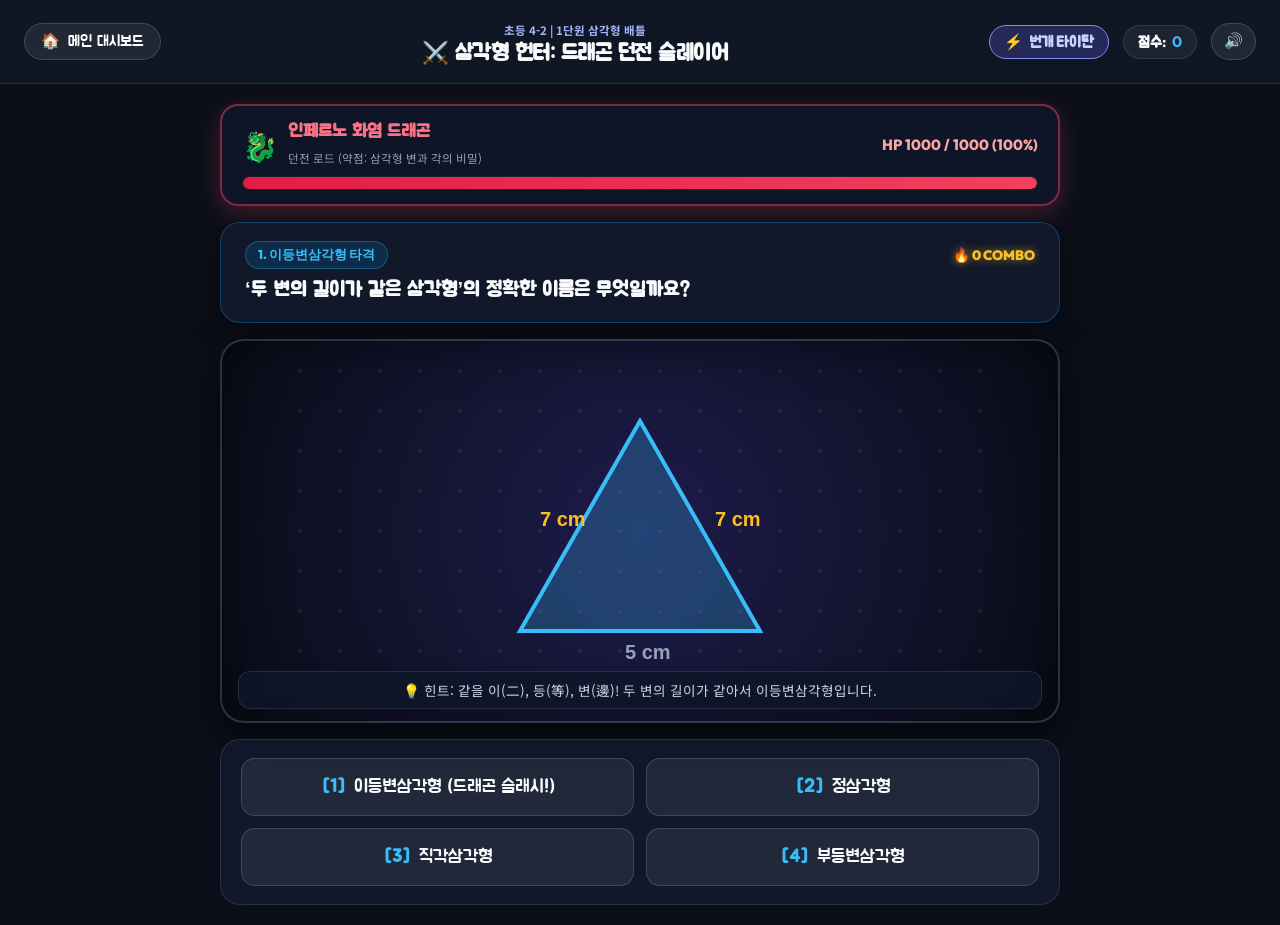
==== games/01-triangle/index.html @ f1110d9f "초등 4학년 2학기 수학 웹게임 완성 및 Supabase 연동" ====
<!DOCTYPE html>
<html lang="ko">
<head>
  <meta charset="UTF-8">
  <meta name="viewport" content="width=device-width, initial-scale=1.0">
  <title>삼각형 헌터: 드래곤 던전 슬레이어 - 4학년 2학기 1단원</title>
  <link rel="stylesheet" href="../../css/common.css">
  <link rel="stylesheet" href="style.css">
</head>
<body>
  <header class="game-top-bar">
    <a href="../../index.html" class="home-btn" id="goHomeBtn">
      <span>🏠</span>
      <span>메인 대시보드</span>
    </a>

    <div class="game-title-group">
      <span class="unit-badge">초등 4-2 | 1단원 삼각형 배틀</span>
      <h1>⚔️ 삼각형 헌터: 드래곤 던전 슬레이어</h1>
    </div>

    <div class="game-header-stats">
      <div class="hud-pill" id="activePlayerBadge" style="background: rgba(99, 102, 241, 0.25); border-color: #818cf8;">
        <span id="playerAvatar">⚡</span>
        <span id="playerName" style="color: #c7d2fe;">선수 1</span>
      </div>
      <div class="hud-pill" title="현재 점수">
        <span>점수:</span>
        <span id="scoreDisplay" style="color: #38bdf8;">0</span>
      </div>
      <button class="home-btn" id="soundBtn" style="padding: 8px 12px;">🔊</button>
    </div>
  </header>

  <main class="triangle-container" id="battleArena">
    <!-- 보스 체력 바 -->
    <div class="boss-health-card">
      <div class="boss-info-row">
        <div class="boss-name-group">
          <span class="boss-icon">🐉</span>
          <div>
            <h3 class="boss-name">인페르노 화염 드래곤</h3>
            <span class="boss-sub">던전 로드 (약점: 삼각형 변과 각의 비밀)</span>
          </div>
        </div>
        <div class="boss-hp-text" id="bossHpText">HP 1000 / 1000 (100%)</div>
      </div>
      <div class="hp-track">
        <div class="hp-fill" id="hpFill" style="width: 100%;"></div>
      </div>
    </div>

    <!-- 미션 브리핑 카드 -->
    <div class="mission-brief-card">
      <div class="brief-top">
        <span class="brief-badge" id="briefCategory">1. 이등변삼각형 공격</span>
        <span class="streak-badge" id="streakBadge">🔥 0 COMBO</span>
      </div>
      <h2 class="brief-question" id="briefQuestion">
        두 변의 길이가 같은 삼각형을 찾아 드래곤을 타격하세요!
      </h2>
    </div>

    <!-- 캔버스 영역 -->
    <div class="triangle-canvas-card">
      <canvas id="triCanvas" width="760" height="380"></canvas>
      <div class="floating-damage" id="damageText"></div>
      <div class="canvas-hint-overlay" id="canvasHint">
        💡 힌트: 두 변의 길이가 같으면 이등변삼각형이며, 두 밑각의 크기도 같습니다!
      </div>
    </div>

    <!-- 하단 선택지 패널 -->
    <div class="action-panel" id="actionPanel"></div>
  </main>

  <!-- 결과 모달 -->
  <div class="game-result-modal" id="resultModal">
    <div class="result-card">
      <div style="font-size: 4rem;">🐉💥</div>
      <h2 style="font-family: 'Jua', sans-serif; font-size: 2rem; margin: 8px 0;" id="resultTitle">화염 드래곤 토벌 성공!</h2>
      <p style="color: #94a3b8; font-size: 1rem;" id="resultDesc">삼각형의 힘으로 던전을 완전히 정복했습니다!</p>

      <div class="result-stars" id="resultStars">
        <span class="star-slot">★</span>
        <span class="star-slot">★</span>
        <span class="star-slot">★</span>
      </div>

      <div style="background: rgba(0,0,0,0.4); border-radius: 18px; padding: 18px; margin: 18px 0; border: 1px solid rgba(255,255,255,0.1);">
        <div style="display: flex; justify-content: space-between; margin-bottom: 8px;">
          <span style="color: #94a3b8;">플레이 선수</span>
          <span style="font-weight: 800; font-size: 1.15rem; color: #fbbf24;" id="resultPlayerName">번개 타이탄</span>
        </div>
        <div style="display: flex; justify-content: space-between; margin-bottom: 8px;">
          <span style="color: #94a3b8;">최종 토벌 점수</span>
          <span style="font-weight: 900; font-size: 1.35rem; color: #38bdf8;" id="finalScore">0점</span>
        </div>
        <div style="display: flex; justify-content: space-between;">
          <span style="color: #94a3b8;">최대 연속 콤보</span>
          <span style="font-weight: 800; font-size: 1.15rem; color: #f43f5e;" id="finalStreak">0 COMBO</span>
        </div>
      </div>

      <div class="result-btn-row">
        <button class="result-btn retry" id="retryBtn">⚔️ 다시 토벌하기</button>
        <a href="../../index.html" class="result-btn home">🏆 랭킹 보드로 가기</a>
      </div>
    </div>
  </div>

  <script src="../../js/sound.js"></script>
  <script src="../../js/storage.js"></script>
  <script src="game.js"></script>
</body>
</html>
---- css/common.css ----
/* common.css - 모든 개별 게임에서 공유하는 공통 레이아웃 & UI 스타일 */
@import url('https://fonts.googleapis.com/css2?family=Jua&family=Outfit:wght@400;600;700;800;900&family=Noto+Sans+KR:wght@400;500;700;900&display=swap');

:root {
  --bg-dark: #0b0f19;
  --bg-card: rgba(23, 32, 54, 0.85);
  --border-glow: rgba(99, 102, 241, 0.35);
  --text-main: #f8fafc;
  --text-muted: #94a3b8;
  --color-gold: #fbbf24;
  --color-emerald: #10b981;
  --color-rose: #f43f5e;
}

* {
  box-sizing: border-box;
  margin: 0;
  padding: 0;
  -webkit-font-smoothing: antialiased;
}

body {
  font-family: 'Noto Sans KR', 'Outfit', sans-serif;
  background-color: var(--bg-dark);
  color: var(--text-main);
  min-height: 100vh;
  display: flex;
  flex-direction: column;
}

/* 상단 공통 게임 헤더 바 */
.game-top-bar {
  display: flex;
  justify-content: space-between;
  align-items: center;
  padding: 16px 24px;
  background: rgba(17, 24, 39, 0.85);
  backdrop-filter: blur(12px);
  border-bottom: 1px solid rgba(255, 255, 255, 0.1);
  position: sticky;
  top: 0;
  z-index: 50;
}

.home-btn {
  display: inline-flex;
  align-items: center;
  gap: 8px;
  background: rgba(255, 255, 255, 0.08);
  border: 1px solid rgba(255, 255, 255, 0.15);
  color: white;
  text-decoration: none;
  padding: 8px 16px;
  border-radius: 9999px;
  font-family: 'Jua', sans-serif;
  font-size: 0.95rem;
  transition: all 0.2s ease;
}

.home-btn:hover {
  background: rgba(255, 255, 255, 0.18);
  transform: translateX(-3px);
}

.game-title-group {
  text-align: center;
}

.game-title-group h1 {
  font-family: 'Jua', sans-serif;
  font-size: 1.35rem;
  letter-spacing: -0.5px;
}

.game-title-group .unit-badge {
  font-size: 0.72rem;
  color: #a5b4fc;
  font-weight: 700;
}

.game-header-stats {
  display: flex;
  align-items: center;
  gap: 14px;
}

.hud-pill {
  display: flex;
  align-items: center;
  gap: 6px;
  background: rgba(255, 255, 255, 0.06);
  border: 1px solid rgba(255, 255, 255, 0.1);
  padding: 6px 14px;
  border-radius: 9999px;
  font-family: 'Outfit', 'Jua', sans-serif;
  font-size: 0.95rem;
  font-weight: 700;
}

/* 결과 모달 공통 */
.game-result-modal {
  position: fixed;
  inset: 0;
  background: rgba(0, 0, 0, 0.85);
  backdrop-filter: blur(10px);
  z-index: 200;
  display: none;
  align-items: center;
  justify-content: center;
  padding: 20px;
}

.game-result-modal.show {
  display: flex;
  animation: popResult 0.3s cubic-bezier(0.18, 0.89, 0.32, 1.28);
}

@keyframes popResult {
  0% { transform: scale(0.85); opacity: 0; }
  100% { transform: scale(1); opacity: 1; }
}

.result-card {
  background: #151d30;
  border: 2px solid rgba(255, 255, 255, 0.15);
  border-radius: 24px;
  max-width: 460px;
  width: 100%;
  padding: 36px 28px;
  text-align: center;
  box-shadow: 0 20px 60px rgba(0, 0, 0, 0.8);
}

.result-stars {
  font-size: 3rem;
  color: rgba(255, 255, 255, 0.2);
  margin: 16px 0;
  display: flex;
  justify-content: center;
  gap: 10px;
}

.result-stars .active {
  color: var(--color-gold);
  animation: starPop 0.5s ease;
}

@keyframes starPop {
  0% { transform: scale(0.3) rotate(-30deg); }
  60% { transform: scale(1.3) rotate(10deg); }
  100% { transform: scale(1) rotate(0deg); }
}

.result-btn-row {
  display: flex;
  gap: 12px;
  margin-top: 24px;
}

.result-btn {
  flex: 1;
  padding: 12px;
  border-radius: 14px;
  font-family: 'Jua', sans-serif;
  font-size: 1.05rem;
  cursor: pointer;
  border: none;
  transition: all 0.2s;
  text-decoration: none;
  display: inline-flex;
  align-items: center;
  justify-content: center;
  gap: 6px;
}

.result-btn.retry {
  background: rgba(255, 255, 255, 0.12);
  color: white;
}

.result-btn.retry:hover {
  background: rgba(255, 255, 255, 0.2);
}

.result-btn.home {
  background: linear-gradient(135deg, #6366f1, #8b5cf6);
  color: white;
  box-shadow: 0 4px 15px rgba(99, 102, 241, 0.4);
}

.result-btn.home:hover {
  filter: brightness(1.15);
  transform: translateY(-2px);
}
---- games/01-triangle/style.css ----
.triangle-container {
  max-width: 880px;
  width: 100%;
  margin: 20px auto;
  padding: 0 20px;
  flex: 1;
  display: flex;
  flex-direction: column;
  transition: transform 0.05s ease;
}

.screen-shake {
  animation: arenaShake 0.4s cubic-bezier(0.36, 0.07, 0.19, 0.97) both;
}

@keyframes arenaShake {
  10%, 90% { transform: translate3d(-3px, 2px, 0); }
  20%, 80% { transform: translate3d(5px, -3px, 0); }
  30%, 50%, 70% { transform: translate3d(-6px, 4px, 0); }
  40%, 60% { transform: translate3d(6px, -4px, 0); }
}

.boss-health-card {
  background: rgba(15, 23, 42, 0.9);
  border: 2px solid rgba(244, 63, 94, 0.5);
  border-radius: 18px;
  padding: 14px 20px;
  margin-bottom: 16px;
  box-shadow: 0 8px 25px rgba(244, 63, 94, 0.25);
}

.boss-info-row {
  display: flex;
  justify-content: space-between;
  align-items: center;
  margin-bottom: 8px;
}

.boss-name-group {
  display: flex;
  align-items: center;
  gap: 10px;
}

.boss-icon {
  font-size: 1.8rem;
  animation: dragonFloat 2s ease-in-out infinite alternate;
}

@keyframes dragonFloat {
  0% { transform: translateY(0) scale(1); }
  100% { transform: translateY(-4px) scale(1.1); }
}

.boss-name {
  font-family: 'Jua', sans-serif;
  font-size: 1.15rem;
  color: #fb7185;
}

.boss-sub {
  font-size: 0.72rem;
  color: #94a3b8;
}

.boss-hp-text {
  font-family: 'Outfit', sans-serif;
  font-weight: 800;
  font-size: 0.92rem;
  color: #fca5a5;
}

.hp-track {
  width: 100%;
  height: 14px;
  background: rgba(0, 0, 0, 0.6);
  border-radius: 9999px;
  overflow: hidden;
  border: 1px solid rgba(255, 255, 255, 0.1);
}

.hp-fill {
  height: 100%;
  background: linear-gradient(90deg, #e11d48, #f43f5e);
  border-radius: 9999px;
  transition: width 0.35s cubic-bezier(0.34, 1.56, 0.64, 1);
  box-shadow: 0 0 12px rgba(244, 63, 94, 0.8);
}

.mission-brief-card {
  background: rgba(19, 27, 46, 0.85);
  border: 1px solid rgba(2, 132, 199, 0.4);
  border-radius: 20px;
  padding: 18px 24px;
  margin-bottom: 16px;
  backdrop-filter: blur(12px);
  box-shadow: 0 10px 30px rgba(0, 0, 0, 0.4);
}

.brief-top {
  display: flex;
  justify-content: space-between;
  align-items: center;
  margin-bottom: 8px;
}

.brief-badge {
  font-family: 'Outfit', sans-serif;
  font-size: 0.8rem;
  font-weight: 800;
  color: #38bdf8;
  background: rgba(2, 132, 199, 0.2);
  border: 1px solid rgba(56, 189, 248, 0.3);
  padding: 4px 12px;
  border-radius: 9999px;
}

.streak-badge {
  font-family: 'Outfit', sans-serif;
  font-size: 0.85rem;
  font-weight: 900;
  color: #fbbf24;
  text-shadow: 0 0 8px rgba(251, 191, 36, 0.6);
}

.brief-question {
  font-family: 'Jua', sans-serif;
  font-size: 1.25rem;
  color: #f8fafc;
  line-height: 1.35;
}

.triangle-canvas-card {
  position: relative;
  background: radial-gradient(circle at 50% 50%, #1e1b4b 0%, #090d16 100%);
  border: 2px solid rgba(255, 255, 255, 0.15);
  border-radius: 24px;
  overflow: hidden;
  box-shadow: 0 16px 40px rgba(0, 0, 0, 0.6), inset 0 0 50px rgba(0, 0, 0, 0.5);
  margin-bottom: 16px;
  display: flex;
  justify-content: center;
  align-items: center;
}

#triCanvas {
  display: block;
  width: 100%;
  max-width: 760px;
  height: auto;
  aspect-ratio: 760 / 380;
}

.floating-damage {
  position: absolute;
  top: 40%;
  left: 50%;
  transform: translate(-50%, -50%) scale(0);
  font-family: 'Outfit', 'Jua', sans-serif;
  font-size: 2.5rem;
  font-weight: 900;
  color: #facc15;
  text-shadow: 0 0 15px #ef4444, 0 4px 10px rgba(0,0,0,0.8);
  pointer-events: none;
  opacity: 0;
  z-index: 10;
  white-space: nowrap;
}

.floating-damage.show {
  animation: damagePopup 0.9s cubic-bezier(0.18, 0.89, 0.32, 1.28) forwards;
}

@keyframes damagePopup {
  0% { transform: translate(-50%, -20%) scale(0.3); opacity: 0; }
  30% { transform: translate(-50%, -60%) scale(1.3); opacity: 1; }
  70% { transform: translate(-50%, -90%) scale(1.1); opacity: 1; }
  100% { transform: translate(-50%, -120%) scale(0.9); opacity: 0; }
}

.canvas-hint-overlay {
  position: absolute;
  bottom: 12px;
  left: 16px;
  right: 16px;
  background: rgba(15, 23, 42, 0.85);
  border: 1px solid rgba(255, 255, 255, 0.1);
  padding: 8px 16px;
  border-radius: 12px;
  font-size: 0.85rem;
  color: #cbd5e1;
  backdrop-filter: blur(6px);
  text-align: center;
}

.action-panel {
  background: rgba(19, 27, 46, 0.85);
  border: 1px solid rgba(255, 255, 255, 0.1);
  border-radius: 20px;
  padding: 18px 20px;
  backdrop-filter: blur(12px);
}

.choice-grid-4 {
  display: grid;
  grid-template-columns: 1fr 1fr;
  gap: 12px;
}

.quad-choice-btn {
  background: rgba(255, 255, 255, 0.07);
  border: 1px solid rgba(255, 255, 255, 0.15);
  border-radius: 14px;
  padding: 16px 18px;
  font-family: 'Jua', 'Noto Sans KR', sans-serif;
  font-size: 1.15rem;
  color: #f8fafc;
  cursor: pointer;
  transition: all 0.2s cubic-bezier(0.4, 0, 0.2, 1);
  text-align: center;
  display: flex;
  align-items: center;
  justify-content: center;
  gap: 8px;
}

.quad-choice-btn:hover {
  background: rgba(255, 255, 255, 0.18);
  border-color: #38bdf8;
  transform: translateY(-2px);
  box-shadow: 0 6px 16px rgba(0, 0, 0, 0.3);
}

.quad-choice-btn.correct {
  background: linear-gradient(135deg, #0284c7, #2563eb) !important;
  border-color: #60a5fa !important;
  box-shadow: 0 0 25px rgba(37, 99, 235, 0.7) !important;
  transform: scale(1.02);
}

.quad-choice-btn.wrong {
  background: linear-gradient(135deg, #b91c1c, #ef4444) !important;
  border-color: #f87171 !important;
  animation: shake 0.4s ease;
}

.ox-grid {
  display: grid;
  grid-template-columns: 1fr 1fr;
  gap: 16px;
}

.ox-btn {
  padding: 18px;
  border-radius: 18px;
  font-family: 'Outfit', 'Jua', sans-serif;
  font-size: 1.8rem;
  font-weight: 900;
  cursor: pointer;
  border: 2px solid transparent;
  transition: all 0.2s;
  display: flex;
  flex-direction: column;
  align-items: center;
  gap: 4px;
}

.ox-btn.btn-o {
  background: rgba(16, 185, 129, 0.2);
  border-color: rgba(16, 185, 129, 0.5);
  color: #34d399;
}

.ox-btn.btn-o:hover {
  background: rgba(16, 185, 129, 0.35);
  transform: scale(1.03);
}

.ox-btn.btn-x {
  background: rgba(239, 68, 68, 0.2);
  border-color: rgba(239, 68, 68, 0.5);
  color: #f87171;
}

.ox-btn.btn-x:hover {
  background: rgba(239, 68, 68, 0.35);
  transform: scale(1.03);
}

.ox-sub {
  font-size: 1rem;
  font-family: 'Jua', sans-serif;
}

@keyframes shake {
  0%, 100% { transform: translateX(0); }
  25% { transform: translateX(-8px); }
  75% { transform: translateX(8px); }
}

@media (max-width: 640px) {
  .choice-grid-4 {
    grid-template-columns: 1fr;
  }
}
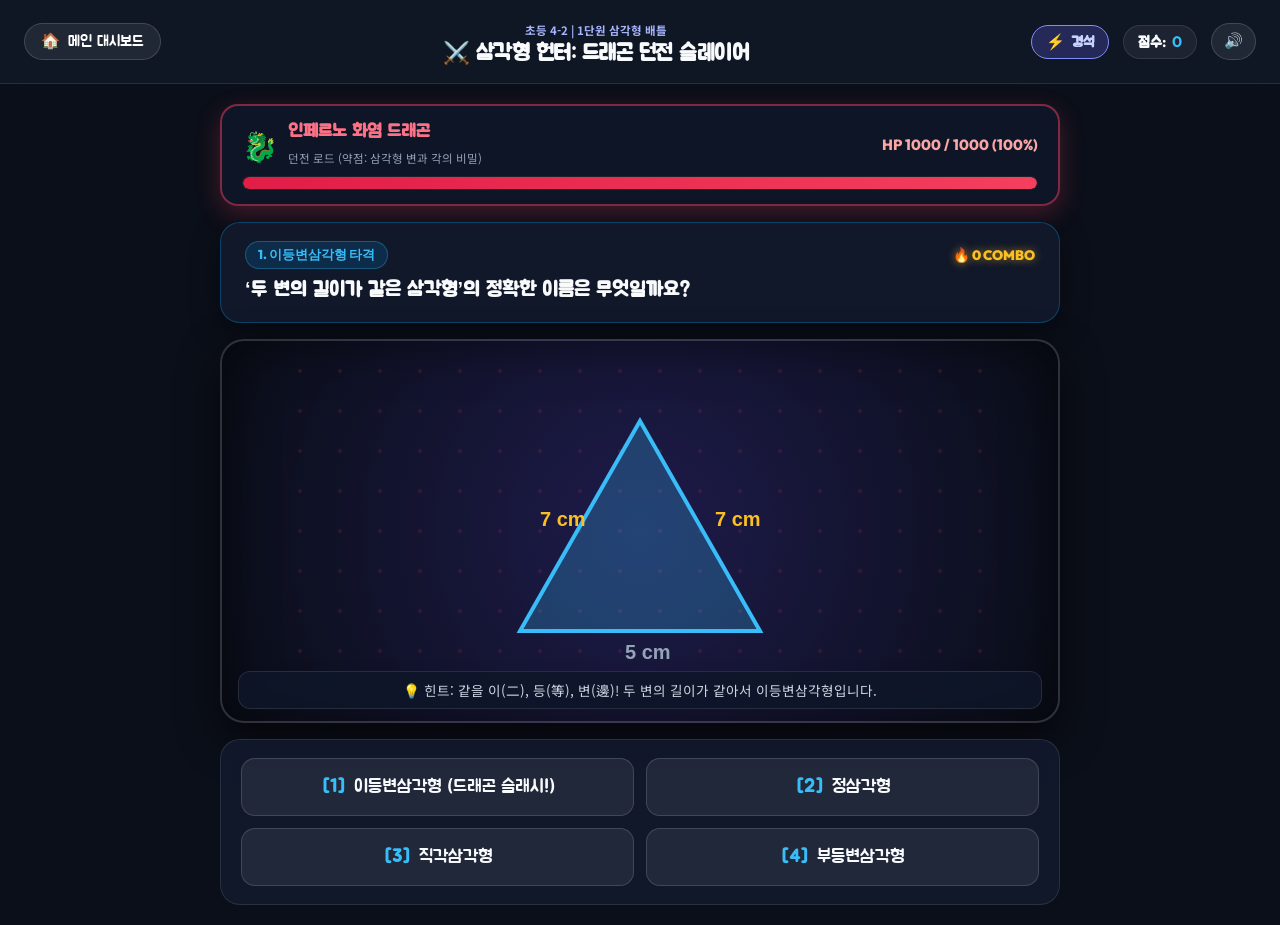
==== commit 63e9370c: "Update players to Gyeongseok, Hyeonseok, Juwon and add login modal with score reset" ====
--- a/games/01-triangle/index.html
+++ b/games/01-triangle/index.html
@@ -90,7 +90,7 @@
       <div style="background: rgba(0,0,0,0.4); border-radius: 18px; padding: 18px; margin: 18px 0; border: 1px solid rgba(255,255,255,0.1);">
         <div style="display: flex; justify-content: space-between; margin-bottom: 8px;">
           <span style="color: #94a3b8;">플레이 선수</span>
-          <span style="font-weight: 800; font-size: 1.15rem; color: #fbbf24;" id="resultPlayerName">번개 타이탄</span>
+          <span style="font-weight: 800; font-size: 1.15rem; color: #fbbf24;" id="resultPlayerName">경석</span>
         </div>
         <div style="display: flex; justify-content: space-between; margin-bottom: 8px;">
           <span style="color: #94a3b8;">최종 토벌 점수</span>
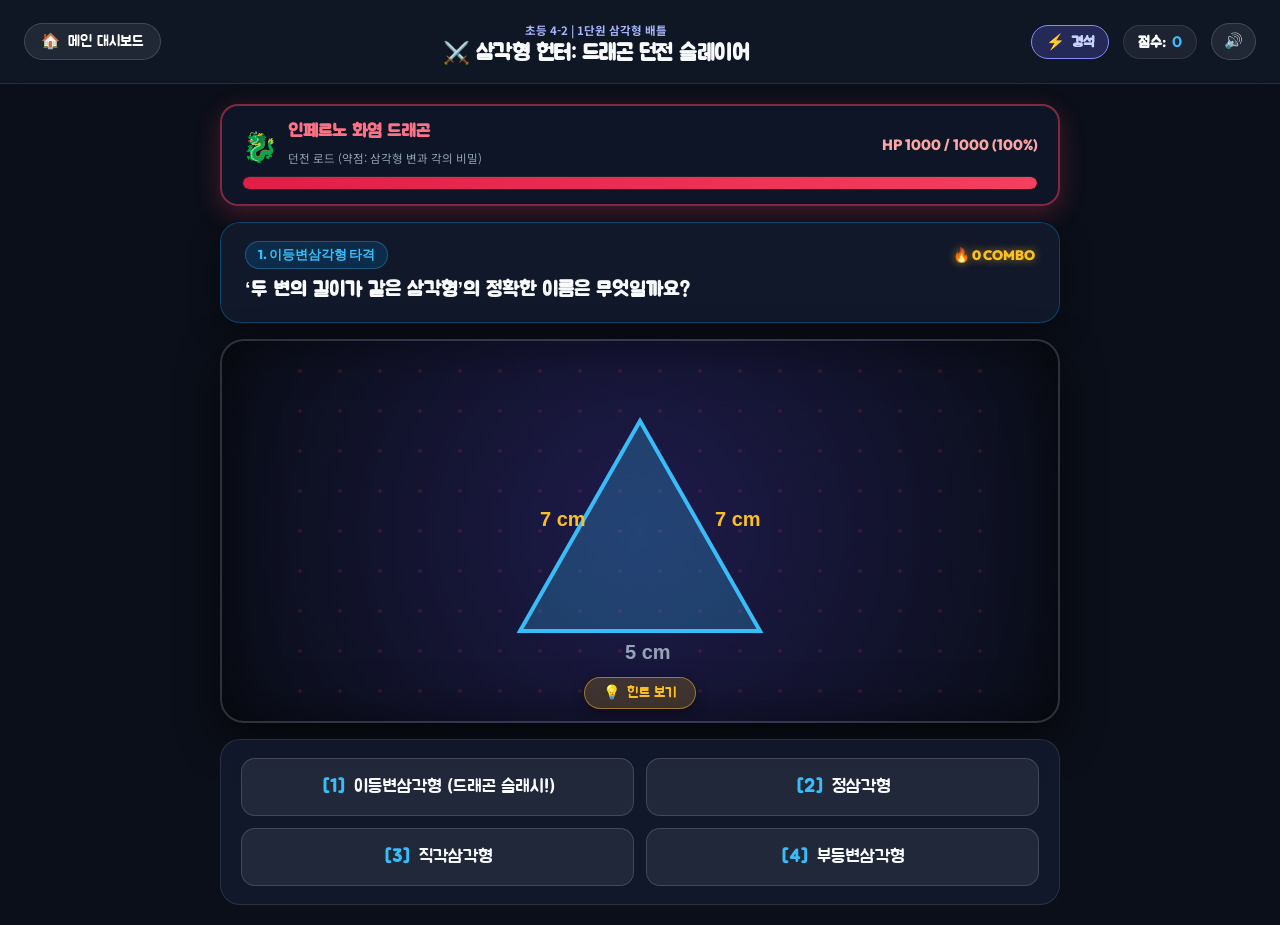
==== commit 9b15e79f: "Change hints to only appear when clicking the hint toggle button across all 6 games" ====
--- a/games/01-triangle/index.html
+++ b/games/01-triangle/index.html
@@ -65,8 +65,14 @@
     <div class="triangle-canvas-card">
       <canvas id="triCanvas" width="760" height="380"></canvas>
       <div class="floating-damage" id="damageText"></div>
-      <div class="canvas-hint-overlay" id="canvasHint">
-        💡 힌트: 두 변의 길이가 같으면 이등변삼각형이며, 두 밑각의 크기도 같습니다!
+      <div class="hint-control-box">
+        <button class="hint-toggle-btn" id="hintToggleBtn" type="button" title="힌트가 필요하면 클릭하세요!">
+          <span>💡</span> <span>힌트 보기</span>
+        </button>
+        <div class="canvas-hint-overlay hidden" id="canvasHint">
+          <span class="hint-text" id="hintText">💡 힌트: 두 변의 길이가 같으면 이등변삼각형이며, 두 밑각의 크기도 같습니다!</span>
+          <button class="hint-close-btn" id="hintCloseBtn" type="button" title="힌트 닫기">✕</button>
+        </div>
       </div>
     </div>
 
--- a/games/01-triangle/style.css
+++ b/games/01-triangle/style.css
@@ -178,19 +178,78 @@
   100% { transform: translate(-50%, -120%) scale(0.9); opacity: 0; }
 }
 
-.canvas-hint-overlay {
+.hint-control-box {
   position: absolute;
   bottom: 12px;
   left: 16px;
   right: 16px;
-  background: rgba(15, 23, 42, 0.85);
-  border: 1px solid rgba(255, 255, 255, 0.1);
+  display: flex;
+  justify-content: center;
+  align-items: center;
+  pointer-events: none;
+  z-index: 10;
+}
+
+.hint-toggle-btn {
+  pointer-events: auto;
+  background: rgba(251, 191, 36, 0.18);
+  border: 1px solid rgba(251, 191, 36, 0.5);
+  color: #fbbf24;
+  padding: 6px 18px;
+  border-radius: 9999px;
+  font-family: 'Jua', sans-serif;
+  font-size: 0.88rem;
+  cursor: pointer;
+  backdrop-filter: blur(8px);
+  box-shadow: 0 4px 12px rgba(0, 0, 0, 0.35);
+  transition: all 0.2s ease;
+  display: flex;
+  align-items: center;
+  gap: 6px;
+}
+
+.hint-toggle-btn:hover {
+  background: rgba(251, 191, 36, 0.35);
+  border-color: #fbbf24;
+  transform: translateY(-2px);
+  box-shadow: 0 6px 16px rgba(251, 191, 36, 0.4);
+}
+
+.canvas-hint-overlay {
+  pointer-events: auto;
+  background: rgba(15, 23, 42, 0.92);
+  border: 1px solid rgba(251, 191, 36, 0.4);
   padding: 8px 16px;
   border-radius: 12px;
   font-size: 0.85rem;
-  color: #cbd5e1;
-  backdrop-filter: blur(6px);
-  text-align: center;
+  color: #f1f5f9;
+  backdrop-filter: blur(10px);
+  display: flex;
+  align-items: center;
+  justify-content: space-between;
+  gap: 12px;
+  max-width: 90%;
+  box-shadow: 0 8px 24px rgba(0, 0, 0, 0.5);
+}
+
+.canvas-hint-overlay.hidden {
+  display: none !important;
+}
+
+.hint-close-btn {
+  background: transparent;
+  border: none;
+  color: #94a3b8;
+  font-size: 1rem;
+  cursor: pointer;
+  padding: 2px 6px;
+  border-radius: 4px;
+  transition: all 0.2s;
+}
+
+.hint-close-btn:hover {
+  color: white;
+  background: rgba(255, 255, 255, 0.1);
 }
 
 .action-panel {
